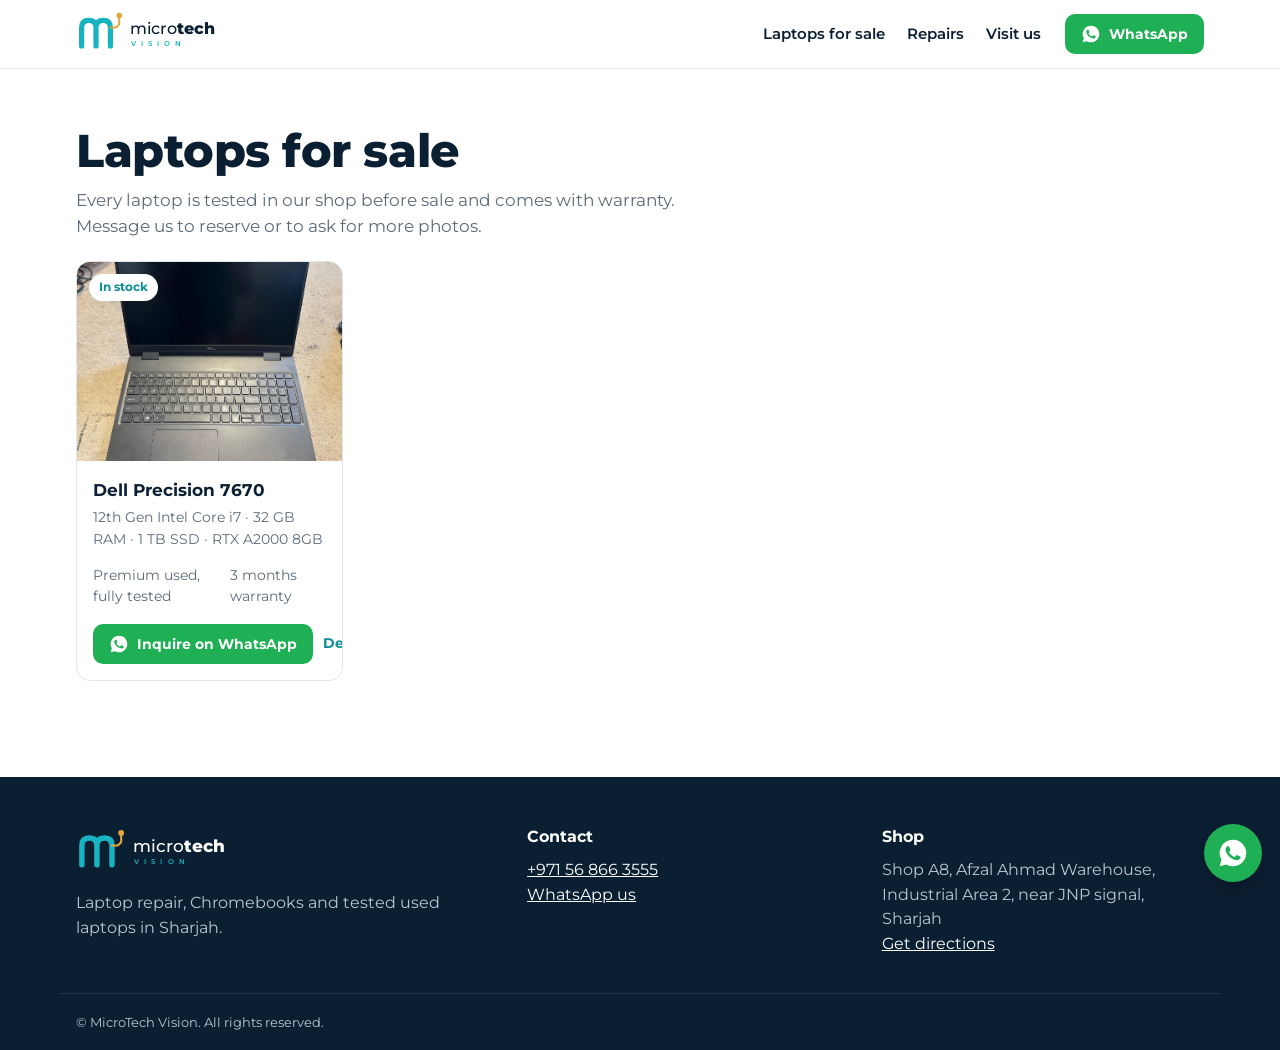
==== laptops/index.html @ c7291e0c "MicroTech Vision site: home, laptops catalogue, Dell Precision 7670 listing" ====
<!doctype html>
<html lang="en"><head>
<meta charset="utf-8"><meta name="viewport" content="width=device-width,initial-scale=1">
<title>Used Laptops for Sale in Sharjah | MicroTech Vision</title>
<meta name="description" content="Fully tested used laptops and workstations with warranty. Visit our shop in Industrial Area 2, Sharjah, or order on WhatsApp.">
<link rel="canonical" href="https://microtechvision.store/laptops/">
<meta property="og:type" content="website"><meta property="og:site_name" content="MicroTech Vision">
<meta property="og:title" content="Used Laptops for Sale in Sharjah | MicroTech Vision"><meta property="og:description" content="Fully tested used laptops and workstations with warranty. Visit our shop in Industrial Area 2, Sharjah, or order on WhatsApp.">
<meta property="og:url" content="https://microtechvision.store/laptops/"><meta property="og:image" content="https://microtechvision.store/img/og.png">
<meta name="twitter:card" content="summary_large_image">
<meta name="theme-color" content="#0B1F33">
<link rel="icon" href="../img/favicon.svg" type="image/svg+xml">
<link rel="preconnect" href="https://fonts.googleapis.com"><link rel="preconnect" href="https://fonts.gstatic.com" crossorigin>
<link href="https://fonts.googleapis.com/css2?family=Montserrat:wght@400;500;600;700;800&display=swap" rel="stylesheet">
<link rel="stylesheet" href="../style.css">
</head><body>
<header class="top"><div class="wrap bar">
<a href="../index.html" class="brand"><svg class="logo" viewBox="0 0 380 110" role="img" aria-label="MicroTech Vision"><g transform="translate(0,5)"><path d="M14,90 V44 Q14,26 32,26 Q50,26 50,44 V90 M50,44 Q50,26 68,26 Q86,26 86,44 V90" fill="none" stroke="#17B3C1" stroke-width="13" stroke-linecap="round" stroke-linejoin="round"/><path d="M86,44 H100 L108,36 V18" fill="none" stroke="#E3A63B" stroke-width="5" stroke-linecap="round" stroke-linejoin="round"/><circle cx="108" cy="14" r="7" fill="#E3A63B"/></g><text x="136" y="64" font-family="Montserrat,sans-serif" font-size="40" fill="#0B1F33"><tspan font-weight="500">micro</tspan><tspan font-weight="800">tech</tspan></text><text x="138" y="94" font-family="Montserrat,sans-serif" font-weight="600" font-size="17" fill="#17B3C1" letter-spacing="12.5">VISION</text></svg></a>
<nav><a href="../laptops/index.html">Laptops for sale</a><a href="../index.html#repairs">Repairs</a><a href="../index.html#visit">Visit us</a></nav>
<a class="btn wa small" href="https://wa.me/971568663555?text=Hi%20MicroTech%20Vision%2C%20I%20have%20a%20question."><svg viewBox="0 0 24 24"><path fill="currentColor" d="M12 2a10 10 0 0 0-8.6 15.1L2 22l5-1.3A10 10 0 1 0 12 2Zm5.3 14.1c-.2.6-1.3 1.2-1.8 1.2-.5.1-1 .2-3.3-.7-2.8-1.1-4.5-3.9-4.7-4.1-.1-.2-1.1-1.5-1.1-2.9s.7-2 1-2.3c.2-.3.5-.3.7-.3h.5c.2 0 .4 0 .6.5l.8 2c.1.1.1.3 0 .5l-.4.6-.4.4c-.1.1-.3.3-.1.6.2.3.7 1.2 1.6 1.9 1.1 1 2 1.3 2.3 1.4.3.1.5.1.6-.1l.9-1.1c.2-.3.4-.2.7-.1l1.9.9c.3.1.5.2.5.3.1.2.1.7-.1 1.3Z"/></svg>WhatsApp</a>
</div></header>

<section class="wrap sec"><h1>Laptops for sale</h1>
<p class="lead">Every laptop is tested in our shop before sale and comes with warranty. Message us to reserve or to ask for more photos.</p>
<div class="pgrid"><div class="pcard"><a class="plink" href="../laptops/dell-precision-7670-sn19531/index.html">
<div class="pimg"><img src="../img/products/dell-precision-7670-sn19531/01.jpg" alt="Dell Precision 7670" loading="lazy"><span class="badge">In stock</span></div>
<div class="pbody"><h3>Dell Precision 7670</h3><p>12th Gen Intel Core i7 · 32 GB RAM · 1 TB SSD · RTX A2000 8GB</p>
<div class="prow"><span>Premium used, fully tested</span><span>3 months warranty</span></div></div></a>
<div class="pcta"><a class="btn wa small" href="https://wa.me/971568663555?text=Hi%20MicroTech%20Vision%2C%20I%27m%20interested%20in%20the%20Dell%20Precision%207670%20%28SN%2019531%29.%20Please%20share%20the%20price%20and%20details.%20https%3A//microtechvision.store/laptops/dell-precision-7670-sn19531/"><svg viewBox="0 0 24 24"><path fill="currentColor" d="M12 2a10 10 0 0 0-8.6 15.1L2 22l5-1.3A10 10 0 1 0 12 2Zm5.3 14.1c-.2.6-1.3 1.2-1.8 1.2-.5.1-1 .2-3.3-.7-2.8-1.1-4.5-3.9-4.7-4.1-.1-.2-1.1-1.5-1.1-2.9s.7-2 1-2.3c.2-.3.5-.3.7-.3h.5c.2 0 .4 0 .6.5l.8 2c.1.1.1.3 0 .5l-.4.6-.4.4c-.1.1-.3.3-.1.6.2.3.7 1.2 1.6 1.9 1.1 1 2 1.3 2.3 1.4.3.1.5.1.6-.1l.9-1.1c.2-.3.4-.2.7-.1l1.9.9c.3.1.5.2.5.3.1.2.1.7-.1 1.3Z"/></svg>Inquire on WhatsApp</a><a class="more" href="../laptops/dell-precision-7670-sn19531/index.html">Details</a></div></div></div></section><footer class="foot"><div class="wrap fgrid">
<div><svg class="logo" viewBox="0 0 380 110" role="img" aria-label="MicroTech Vision"><g transform="translate(0,5)"><path d="M14,90 V44 Q14,26 32,26 Q50,26 50,44 V90 M50,44 Q50,26 68,26 Q86,26 86,44 V90" fill="none" stroke="#17B3C1" stroke-width="13" stroke-linecap="round" stroke-linejoin="round"/><path d="M86,44 H100 L108,36 V18" fill="none" stroke="#E3A63B" stroke-width="5" stroke-linecap="round" stroke-linejoin="round"/><circle cx="108" cy="14" r="7" fill="#E3A63B"/></g><text x="136" y="64" font-family="Montserrat,sans-serif" font-size="40" fill="#fff"><tspan font-weight="500">micro</tspan><tspan font-weight="800">tech</tspan></text><text x="138" y="94" font-family="Montserrat,sans-serif" font-weight="600" font-size="17" fill="#17B3C1" letter-spacing="12.5">VISION</text></svg><p>Laptop repair, Chromebooks and tested used laptops in Sharjah.</p></div>
<div><h4>Contact</h4><p><a href="tel:+971568663555">+971 56 866 3555</a><br><a href="https://wa.me/971568663555?text=Hi%20MicroTech%20Vision">WhatsApp us</a></p></div>
<div><h4>Shop</h4><p>Shop A8, Afzal Ahmad Warehouse, Industrial Area 2, near JNP signal, Sharjah<br><a href="https://www.google.com/maps/search/?api=1&query=25.3161052,55.4091844">Get directions</a></p></div>
</div><div class="wrap fine">&copy; MicroTech Vision. All rights reserved.</div></footer>
<a class="fab" href="https://wa.me/971568663555?text=Hi%20MicroTech%20Vision" aria-label="WhatsApp"><svg viewBox="0 0 24 24"><path fill="currentColor" d="M12 2a10 10 0 0 0-8.6 15.1L2 22l5-1.3A10 10 0 1 0 12 2Zm5.3 14.1c-.2.6-1.3 1.2-1.8 1.2-.5.1-1 .2-3.3-.7-2.8-1.1-4.5-3.9-4.7-4.1-.1-.2-1.1-1.5-1.1-2.9s.7-2 1-2.3c.2-.3.5-.3.7-.3h.5c.2 0 .4 0 .6.5l.8 2c.1.1.1.3 0 .5l-.4.6-.4.4c-.1.1-.3.3-.1.6.2.3.7 1.2 1.6 1.9 1.1 1 2 1.3 2.3 1.4.3.1.5.1.6-.1l.9-1.1c.2-.3.4-.2.7-.1l1.9.9c.3.1.5.2.5.3.1.2.1.7-.1 1.3Z"/></svg></a>
</body></html>
---- style.css ----
:root{--navy:#0B1F33;--teal:#17B3C1;--teal-d:#0E8C97;--gold:#E3A63B;--ink:#0B1F33;--muted:#5B6B7A;--line:#E1E6EB;--bg:#F5F7F9;--wa:#1FAF54}
*{box-sizing:border-box;margin:0;padding:0}
html{scroll-behavior:smooth}
body{font-family:Montserrat,system-ui,sans-serif;color:var(--ink);background:#fff;line-height:1.55;-webkit-font-smoothing:antialiased}
img{max-width:100%;display:block}
a{color:var(--teal-d)}
.wrap{max-width:1160px;margin:0 auto;padding:0 16px}
.sec{padding:56px 16px}
h1{font-size:clamp(28px,4.4vw,46px);line-height:1.12;font-weight:800;letter-spacing:-.01em}
h2{font-size:clamp(22px,2.8vw,30px);font-weight:800;margin-bottom:14px}
h3{font-size:17px;font-weight:700}
.lead{color:var(--muted);font-size:17px;max-width:620px;margin-top:10px}
.eyebrow{color:var(--teal-d);font-weight:700;font-size:13px;letter-spacing:.08em;text-transform:uppercase;margin-bottom:10px}

/* header */
.top{position:sticky;top:0;z-index:20;background:rgba(255,255,255,.96);backdrop-filter:blur(6px);border-bottom:1px solid var(--line)}
.bar{display:flex;align-items:center;gap:24px;height:68px}
.brand .logo{height:44px;width:auto}
nav{display:flex;gap:22px;margin-left:auto}
nav a{color:var(--ink);text-decoration:none;font-weight:600;font-size:15px}
nav a:hover{color:var(--teal-d)}

/* buttons */
.btn{display:inline-flex;align-items:center;justify-content:center;gap:8px;padding:13px 20px;border-radius:10px;font:700 15px Montserrat,sans-serif;text-decoration:none;border:2px solid var(--navy);background:var(--navy);color:#fff;cursor:pointer;white-space:nowrap}
.btn svg{width:20px;height:20px;flex:none}
.btn.wa{background:var(--wa);border-color:var(--wa)}
.btn.ghost{background:#fff;color:var(--navy)}
.btn.small{padding:8px 14px;font-size:14px}
.btn:hover{filter:brightness(1.08)}
.ctas{display:flex;flex-wrap:wrap;gap:12px;margin-top:26px}

/* hero */
.hero{background:linear-gradient(160deg,#fff 0%,var(--bg) 100%);border-bottom:1px solid var(--line)}
.hgrid{display:grid;grid-template-columns:1.1fr .9fr;gap:48px;align-items:center;padding:56px 16px}
.himg img{border-radius:18px;aspect-ratio:4/3.4;object-fit:cover;width:100%;box-shadow:0 18px 40px rgba(11,31,51,.16)}

/* products */
.shead{display:flex;justify-content:space-between;align-items:baseline}
.shead a{font-weight:700;text-decoration:none}
.pgrid{display:grid;grid-template-columns:repeat(auto-fill,minmax(260px,1fr));gap:20px;margin-top:22px}
.pcard{border:1px solid var(--line);border-radius:14px;overflow:hidden;text-decoration:none;color:inherit;background:#fff;transition:box-shadow .2s,transform .2s}
.pcard:hover{box-shadow:0 12px 28px rgba(11,31,51,.12);transform:translateY(-2px)}
.plink{display:block;text-decoration:none;color:inherit}
.pcta{display:flex;align-items:center;justify-content:space-between;gap:10px;padding:0 16px 16px}
.pcta .more{font-weight:700;font-size:14px;text-decoration:none}
.pimg{position:relative;aspect-ratio:4/3;background:var(--bg)}
.pimg img{width:100%;height:100%;object-fit:cover}
.badge{display:inline-block;background:#E5F7F8;color:var(--teal-d);font-weight:700;font-size:12px;padding:4px 10px;border-radius:20px}
.pimg .badge{position:absolute;top:12px;left:12px;background:#fff}
.badge.sold{background:#FDECEC;color:#B42318}
.pbody{padding:16px}
.pbody p{color:var(--muted);font-size:14px;margin-top:4px}
.prow{display:flex;justify-content:space-between;align-items:center;margin-top:14px;font-size:14px}
.prow b{font-size:17px;white-space:nowrap}
.prow span{color:var(--muted)}

/* services */
.band{background:var(--navy);color:#fff}
.band .lead{color:#B8C6D3}
.sgrid{display:grid;grid-template-columns:repeat(3,1fr);gap:16px;margin-top:28px}
.svc{background:rgba(255,255,255,.06);border:1px solid rgba(255,255,255,.12);border-radius:14px;padding:22px;border-top:3px solid var(--teal)}
.svc p{color:#B8C6D3;font-size:15px;margin-top:6px}

/* visit */
.vgrid{display:grid;grid-template-columns:1fr 1fr;gap:40px;align-items:center}
.map{width:100%;height:340px;border:0;border-radius:14px;background:var(--bg)}

/* product page */
.pd{display:grid;grid-template-columns:1.05fr .95fr;gap:44px;align-items:start}
.gallery{position:sticky;top:88px}
#main{width:100%;aspect-ratio:1/1;object-fit:contain;background:var(--bg);border-radius:14px;border:1px solid var(--line)}
.thumbs{display:grid;grid-template-columns:repeat(8,1fr);gap:8px;margin-top:10px}
.thumbs button{border:1px solid var(--line);border-radius:8px;overflow:hidden;padding:0;cursor:pointer;background:none;aspect-ratio:1}
.thumbs img{width:100%;height:100%;object-fit:cover}
.subt{color:var(--muted);font-size:17px;margin-top:8px}
.pricebox{display:flex;align-items:center;gap:14px;margin:20px 0 6px}
.pricebox b{font-size:28px}
.ticks{list-style:none;margin:14px 0 22px}
.ticks li{padding-left:28px;position:relative;margin:7px 0;font-weight:500}
.ticks li:before{content:"";position:absolute;left:0;top:4px;width:16px;height:16px;border-radius:50%;background:var(--teal) url("data:image/svg+xml,%3Csvg xmlns='http://www.w3.org/2000/svg' viewBox='0 0 16 16'%3E%3Cpath d='M4 8.5l2.5 2.5L12 5.5' stroke='%23fff' stroke-width='2' fill='none'/%3E%3C/svg%3E")}
.actions{display:grid;grid-template-columns:1fr 1fr;gap:10px;margin-bottom:34px}
.actions .wa{grid-column:1/-1;font-size:17px;padding:16px}
.info h2{font-size:20px;margin-top:8px}
.specs{width:100%;border-collapse:collapse;margin-bottom:28px;font-size:15px}
.specs th,.specs td{text-align:left;padding:11px 12px;border-bottom:1px solid var(--line);vertical-align:top}
.specs th{width:38%;color:var(--muted);font-weight:600}
.info>p{color:var(--muted)}
.stick{display:none}

/* footer */
.foot{background:var(--navy);color:#B8C6D3;margin-top:40px;padding:48px 0 0}
.foot .logo{height:46px;width:auto;margin-bottom:12px}
.fgrid{display:grid;grid-template-columns:1.3fr 1fr 1fr;gap:32px}
.foot h4{color:#fff;margin-bottom:8px}
.foot a{color:#fff}
.fine{border-top:1px solid rgba(255,255,255,.1);margin-top:36px;padding:18px 16px;font-size:13px}
.fab{position:fixed;right:18px;bottom:18px;width:58px;height:58px;border-radius:50%;background:var(--wa);color:#fff;display:flex;align-items:center;justify-content:center;box-shadow:0 8px 22px rgba(0,0,0,.25);z-index:30}
.fab svg{width:32px;height:32px}

@media (max-width:860px){
 nav{display:none}
 .bar{justify-content:space-between}
 .brand .logo{height:38px}
 .hgrid,.vgrid,.pd{grid-template-columns:1fr;gap:28px}
 .hgrid{padding:36px 16px}
 .sec{padding:40px 16px}
 .sgrid{grid-template-columns:1fr}
 .fgrid{grid-template-columns:1fr}
 .gallery{position:static}
 .thumbs{grid-template-columns:repeat(4,1fr)}
 .actions{grid-template-columns:1fr 1fr}
 .stick{display:grid;grid-template-columns:2fr 1fr;gap:8px;position:fixed;left:0;right:0;bottom:0;padding:10px 12px;background:#fff;border-top:1px solid var(--line);z-index:25}
 body:has(.stick) .fab{display:none}
 body:has(.stick) .foot{padding-bottom:70px}
}
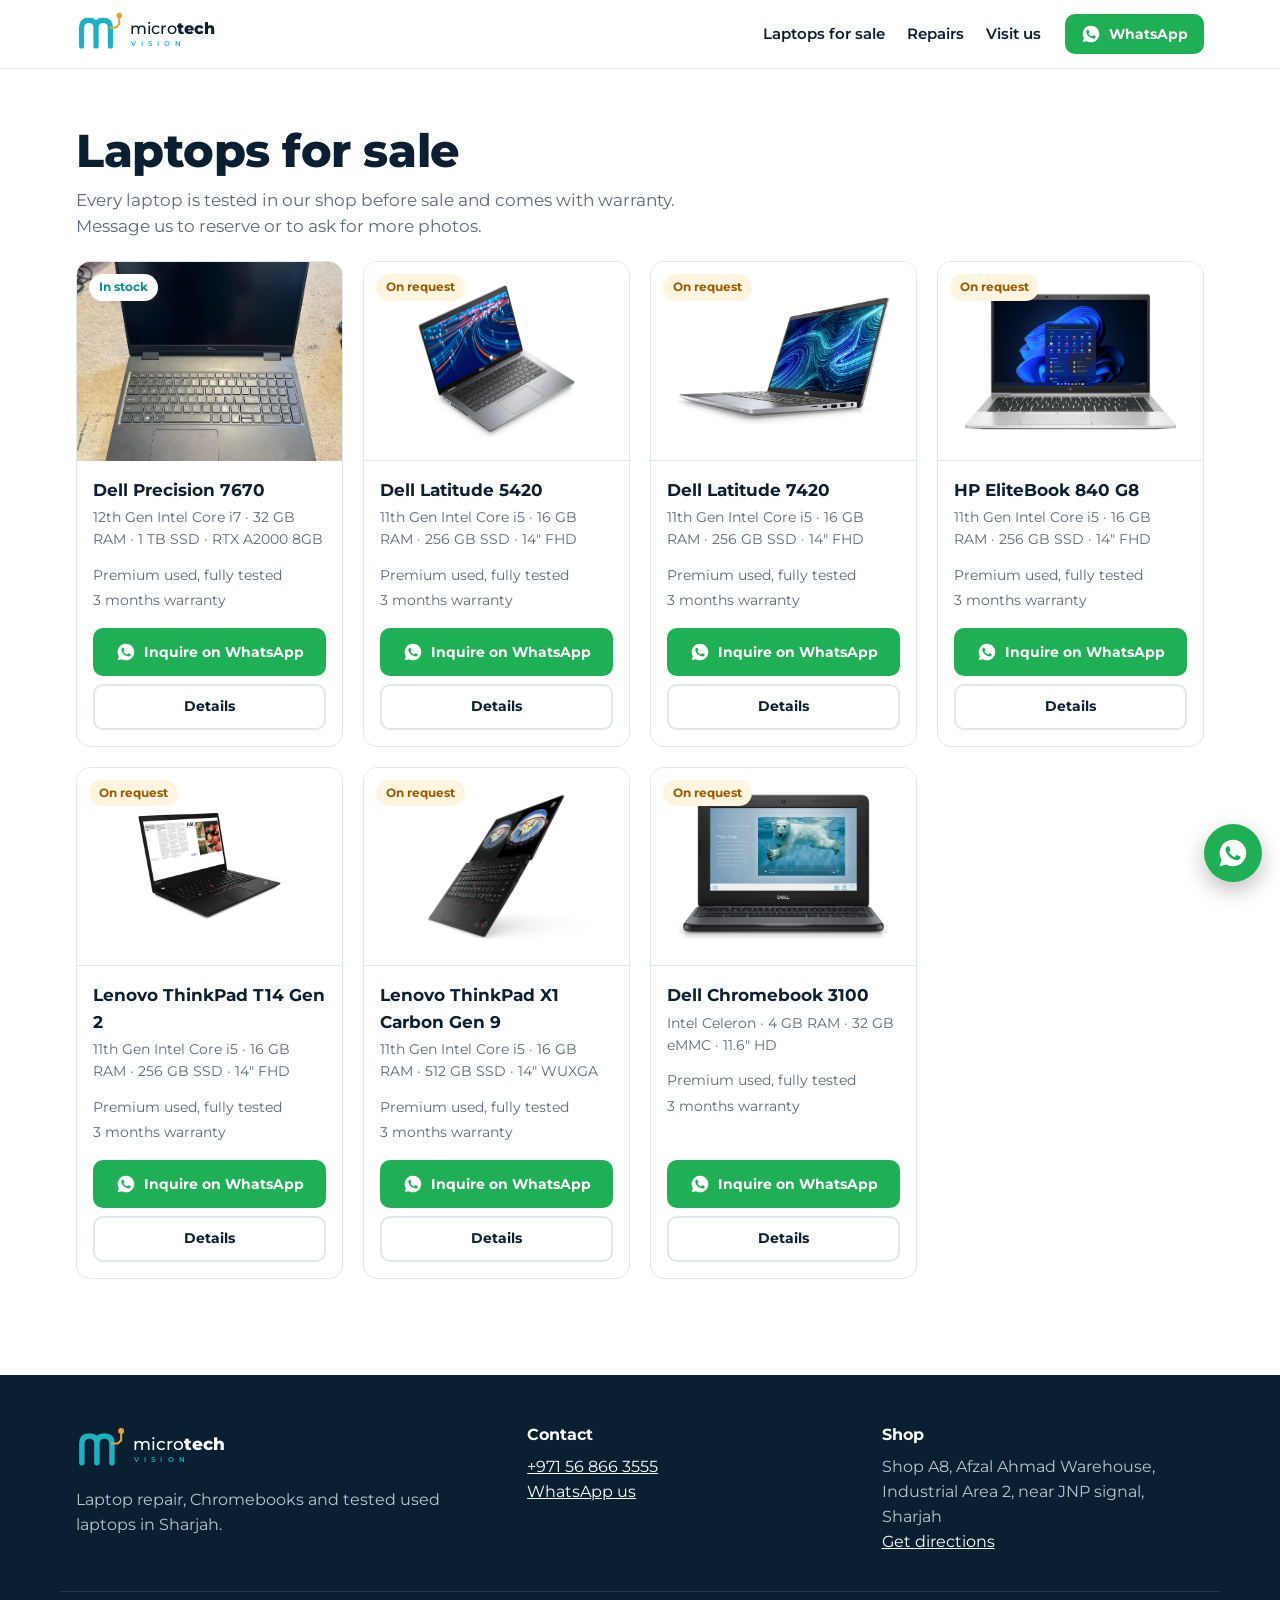
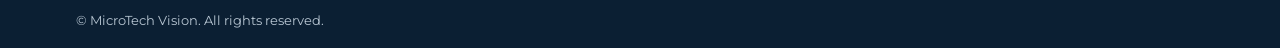
==== commit 09b219c6: "Add 6 on-request models, battery info on 7670, price/badge wrap fix" ====
--- a/laptops/index.html
+++ b/laptops/index.html
@@ -26,7 +26,31 @@
 <div class="pimg"><img src="../img/products/dell-precision-7670-sn19531/01.jpg" alt="Dell Precision 7670" loading="lazy"><span class="badge">In stock</span></div>
 <div class="pbody"><h3>Dell Precision 7670</h3><p>12th Gen Intel Core i7 · 32 GB RAM · 1 TB SSD · RTX A2000 8GB</p>
 <div class="prow"><span>Premium used, fully tested</span><span>3 months warranty</span></div></div></a>
-<div class="pcta"><a class="btn wa small" href="https://wa.me/971568663555?text=Hi%20MicroTech%20Vision%2C%20I%27m%20interested%20in%20the%20Dell%20Precision%207670%20%28SN%2019531%29.%20Please%20share%20the%20price%20and%20details.%20https%3A//microtechvision.store/laptops/dell-precision-7670-sn19531/"><svg viewBox="0 0 24 24"><path fill="currentColor" d="M12 2a10 10 0 0 0-8.6 15.1L2 22l5-1.3A10 10 0 1 0 12 2Zm5.3 14.1c-.2.6-1.3 1.2-1.8 1.2-.5.1-1 .2-3.3-.7-2.8-1.1-4.5-3.9-4.7-4.1-.1-.2-1.1-1.5-1.1-2.9s.7-2 1-2.3c.2-.3.5-.3.7-.3h.5c.2 0 .4 0 .6.5l.8 2c.1.1.1.3 0 .5l-.4.6-.4.4c-.1.1-.3.3-.1.6.2.3.7 1.2 1.6 1.9 1.1 1 2 1.3 2.3 1.4.3.1.5.1.6-.1l.9-1.1c.2-.3.4-.2.7-.1l1.9.9c.3.1.5.2.5.3.1.2.1.7-.1 1.3Z"/></svg>Inquire on WhatsApp</a><a class="more" href="../laptops/dell-precision-7670-sn19531/index.html">Details</a></div></div></div></section><footer class="foot"><div class="wrap fgrid">
+<div class="pcta"><a class="btn wa small" href="https://wa.me/971568663555?text=Hi%20MicroTech%20Vision%2C%20I%27m%20interested%20in%20the%20Dell%20Precision%207670%20%28SN%2019531%29.%20Please%20share%20the%20price%20and%20details.%20https%3A//microtechvision.store/laptops/dell-precision-7670-sn19531/"><svg viewBox="0 0 24 24"><path fill="currentColor" d="M12 2a10 10 0 0 0-8.6 15.1L2 22l5-1.3A10 10 0 1 0 12 2Zm5.3 14.1c-.2.6-1.3 1.2-1.8 1.2-.5.1-1 .2-3.3-.7-2.8-1.1-4.5-3.9-4.7-4.1-.1-.2-1.1-1.5-1.1-2.9s.7-2 1-2.3c.2-.3.5-.3.7-.3h.5c.2 0 .4 0 .6.5l.8 2c.1.1.1.3 0 .5l-.4.6-.4.4c-.1.1-.3.3-.1.6.2.3.7 1.2 1.6 1.9 1.1 1 2 1.3 2.3 1.4.3.1.5.1.6-.1l.9-1.1c.2-.3.4-.2.7-.1l1.9.9c.3.1.5.2.5.3.1.2.1.7-.1 1.3Z"/></svg>Inquire on WhatsApp</a><a class="more" href="../laptops/dell-precision-7670-sn19531/index.html">Details</a></div></div><div class="pcard"><a class="plink" href="../laptops/dell-latitude-5420/index.html">
+<div class="pimg contain"><img src="../img/products/dell-latitude-5420/01.jpg" alt="Dell Latitude 5420" loading="lazy"><span class="badge req">On request</span></div>
+<div class="pbody"><h3>Dell Latitude 5420</h3><p>11th Gen Intel Core i5 · 16 GB RAM · 256 GB SSD · 14&quot; FHD</p>
+<div class="prow"><span>Premium used, fully tested</span><span>3 months warranty</span></div></div></a>
+<div class="pcta"><a class="btn wa small" href="https://wa.me/971568663555?text=Hi%20MicroTech%20Vision%2C%20I%27m%20interested%20in%20a%20Dell%20Latitude%205420.%20Is%20one%20available%3F%20Please%20share%20the%20price%20and%20specs.%20https%3A//microtechvision.store/laptops/dell-latitude-5420/"><svg viewBox="0 0 24 24"><path fill="currentColor" d="M12 2a10 10 0 0 0-8.6 15.1L2 22l5-1.3A10 10 0 1 0 12 2Zm5.3 14.1c-.2.6-1.3 1.2-1.8 1.2-.5.1-1 .2-3.3-.7-2.8-1.1-4.5-3.9-4.7-4.1-.1-.2-1.1-1.5-1.1-2.9s.7-2 1-2.3c.2-.3.5-.3.7-.3h.5c.2 0 .4 0 .6.5l.8 2c.1.1.1.3 0 .5l-.4.6-.4.4c-.1.1-.3.3-.1.6.2.3.7 1.2 1.6 1.9 1.1 1 2 1.3 2.3 1.4.3.1.5.1.6-.1l.9-1.1c.2-.3.4-.2.7-.1l1.9.9c.3.1.5.2.5.3.1.2.1.7-.1 1.3Z"/></svg>Inquire on WhatsApp</a><a class="more" href="../laptops/dell-latitude-5420/index.html">Details</a></div></div><div class="pcard"><a class="plink" href="../laptops/dell-latitude-7420/index.html">
+<div class="pimg contain"><img src="../img/products/dell-latitude-7420/01.jpg" alt="Dell Latitude 7420" loading="lazy"><span class="badge req">On request</span></div>
+<div class="pbody"><h3>Dell Latitude 7420</h3><p>11th Gen Intel Core i5 · 16 GB RAM · 256 GB SSD · 14&quot; FHD</p>
+<div class="prow"><span>Premium used, fully tested</span><span>3 months warranty</span></div></div></a>
+<div class="pcta"><a class="btn wa small" href="https://wa.me/971568663555?text=Hi%20MicroTech%20Vision%2C%20I%27m%20interested%20in%20a%20Dell%20Latitude%207420.%20Is%20one%20available%3F%20Please%20share%20the%20price%20and%20specs.%20https%3A//microtechvision.store/laptops/dell-latitude-7420/"><svg viewBox="0 0 24 24"><path fill="currentColor" d="M12 2a10 10 0 0 0-8.6 15.1L2 22l5-1.3A10 10 0 1 0 12 2Zm5.3 14.1c-.2.6-1.3 1.2-1.8 1.2-.5.1-1 .2-3.3-.7-2.8-1.1-4.5-3.9-4.7-4.1-.1-.2-1.1-1.5-1.1-2.9s.7-2 1-2.3c.2-.3.5-.3.7-.3h.5c.2 0 .4 0 .6.5l.8 2c.1.1.1.3 0 .5l-.4.6-.4.4c-.1.1-.3.3-.1.6.2.3.7 1.2 1.6 1.9 1.1 1 2 1.3 2.3 1.4.3.1.5.1.6-.1l.9-1.1c.2-.3.4-.2.7-.1l1.9.9c.3.1.5.2.5.3.1.2.1.7-.1 1.3Z"/></svg>Inquire on WhatsApp</a><a class="more" href="../laptops/dell-latitude-7420/index.html">Details</a></div></div><div class="pcard"><a class="plink" href="../laptops/hp-elitebook-840-g8/index.html">
+<div class="pimg contain"><img src="../img/products/hp-elitebook-840-g8/01.jpg" alt="HP EliteBook 840 G8" loading="lazy"><span class="badge req">On request</span></div>
+<div class="pbody"><h3>HP EliteBook 840 G8</h3><p>11th Gen Intel Core i5 · 16 GB RAM · 256 GB SSD · 14&quot; FHD</p>
+<div class="prow"><span>Premium used, fully tested</span><span>3 months warranty</span></div></div></a>
+<div class="pcta"><a class="btn wa small" href="https://wa.me/971568663555?text=Hi%20MicroTech%20Vision%2C%20I%27m%20interested%20in%20a%20HP%20EliteBook%20840%20G8.%20Is%20one%20available%3F%20Please%20share%20the%20price%20and%20specs.%20https%3A//microtechvision.store/laptops/hp-elitebook-840-g8/"><svg viewBox="0 0 24 24"><path fill="currentColor" d="M12 2a10 10 0 0 0-8.6 15.1L2 22l5-1.3A10 10 0 1 0 12 2Zm5.3 14.1c-.2.6-1.3 1.2-1.8 1.2-.5.1-1 .2-3.3-.7-2.8-1.1-4.5-3.9-4.7-4.1-.1-.2-1.1-1.5-1.1-2.9s.7-2 1-2.3c.2-.3.5-.3.7-.3h.5c.2 0 .4 0 .6.5l.8 2c.1.1.1.3 0 .5l-.4.6-.4.4c-.1.1-.3.3-.1.6.2.3.7 1.2 1.6 1.9 1.1 1 2 1.3 2.3 1.4.3.1.5.1.6-.1l.9-1.1c.2-.3.4-.2.7-.1l1.9.9c.3.1.5.2.5.3.1.2.1.7-.1 1.3Z"/></svg>Inquire on WhatsApp</a><a class="more" href="../laptops/hp-elitebook-840-g8/index.html">Details</a></div></div><div class="pcard"><a class="plink" href="../laptops/lenovo-thinkpad-t14-gen2/index.html">
+<div class="pimg contain"><img src="../img/products/lenovo-thinkpad-t14-gen2/01.jpg" alt="Lenovo ThinkPad T14 Gen 2" loading="lazy"><span class="badge req">On request</span></div>
+<div class="pbody"><h3>Lenovo ThinkPad T14 Gen 2</h3><p>11th Gen Intel Core i5 · 16 GB RAM · 256 GB SSD · 14&quot; FHD</p>
+<div class="prow"><span>Premium used, fully tested</span><span>3 months warranty</span></div></div></a>
+<div class="pcta"><a class="btn wa small" href="https://wa.me/971568663555?text=Hi%20MicroTech%20Vision%2C%20I%27m%20interested%20in%20a%20Lenovo%20ThinkPad%20T14%20Gen%202.%20Is%20one%20available%3F%20Please%20share%20the%20price%20and%20specs.%20https%3A//microtechvision.store/laptops/lenovo-thinkpad-t14-gen2/"><svg viewBox="0 0 24 24"><path fill="currentColor" d="M12 2a10 10 0 0 0-8.6 15.1L2 22l5-1.3A10 10 0 1 0 12 2Zm5.3 14.1c-.2.6-1.3 1.2-1.8 1.2-.5.1-1 .2-3.3-.7-2.8-1.1-4.5-3.9-4.7-4.1-.1-.2-1.1-1.5-1.1-2.9s.7-2 1-2.3c.2-.3.5-.3.7-.3h.5c.2 0 .4 0 .6.5l.8 2c.1.1.1.3 0 .5l-.4.6-.4.4c-.1.1-.3.3-.1.6.2.3.7 1.2 1.6 1.9 1.1 1 2 1.3 2.3 1.4.3.1.5.1.6-.1l.9-1.1c.2-.3.4-.2.7-.1l1.9.9c.3.1.5.2.5.3.1.2.1.7-.1 1.3Z"/></svg>Inquire on WhatsApp</a><a class="more" href="../laptops/lenovo-thinkpad-t14-gen2/index.html">Details</a></div></div><div class="pcard"><a class="plink" href="../laptops/lenovo-thinkpad-x1-carbon-gen9/index.html">
+<div class="pimg contain"><img src="../img/products/lenovo-thinkpad-x1-carbon-gen9/01.jpg" alt="Lenovo ThinkPad X1 Carbon Gen 9" loading="lazy"><span class="badge req">On request</span></div>
+<div class="pbody"><h3>Lenovo ThinkPad X1 Carbon Gen 9</h3><p>11th Gen Intel Core i5 · 16 GB RAM · 512 GB SSD · 14&quot; WUXGA</p>
+<div class="prow"><span>Premium used, fully tested</span><span>3 months warranty</span></div></div></a>
+<div class="pcta"><a class="btn wa small" href="https://wa.me/971568663555?text=Hi%20MicroTech%20Vision%2C%20I%27m%20interested%20in%20a%20Lenovo%20ThinkPad%20X1%20Carbon%20Gen%209.%20Is%20one%20available%3F%20Please%20share%20the%20price%20and%20specs.%20https%3A//microtechvision.store/laptops/lenovo-thinkpad-x1-carbon-gen9/"><svg viewBox="0 0 24 24"><path fill="currentColor" d="M12 2a10 10 0 0 0-8.6 15.1L2 22l5-1.3A10 10 0 1 0 12 2Zm5.3 14.1c-.2.6-1.3 1.2-1.8 1.2-.5.1-1 .2-3.3-.7-2.8-1.1-4.5-3.9-4.7-4.1-.1-.2-1.1-1.5-1.1-2.9s.7-2 1-2.3c.2-.3.5-.3.7-.3h.5c.2 0 .4 0 .6.5l.8 2c.1.1.1.3 0 .5l-.4.6-.4.4c-.1.1-.3.3-.1.6.2.3.7 1.2 1.6 1.9 1.1 1 2 1.3 2.3 1.4.3.1.5.1.6-.1l.9-1.1c.2-.3.4-.2.7-.1l1.9.9c.3.1.5.2.5.3.1.2.1.7-.1 1.3Z"/></svg>Inquire on WhatsApp</a><a class="more" href="../laptops/lenovo-thinkpad-x1-carbon-gen9/index.html">Details</a></div></div><div class="pcard"><a class="plink" href="../laptops/dell-chromebook-3100/index.html">
+<div class="pimg contain"><img src="../img/products/dell-chromebook-3100/01.jpg" alt="Dell Chromebook 3100" loading="lazy"><span class="badge req">On request</span></div>
+<div class="pbody"><h3>Dell Chromebook 3100</h3><p>Intel Celeron · 4 GB RAM · 32 GB eMMC · 11.6&quot; HD</p>
+<div class="prow"><span>Premium used, fully tested</span><span>3 months warranty</span></div></div></a>
+<div class="pcta"><a class="btn wa small" href="https://wa.me/971568663555?text=Hi%20MicroTech%20Vision%2C%20I%27m%20interested%20in%20a%20Dell%20Chromebook%203100.%20Is%20one%20available%3F%20Please%20share%20the%20price%20and%20specs.%20https%3A//microtechvision.store/laptops/dell-chromebook-3100/"><svg viewBox="0 0 24 24"><path fill="currentColor" d="M12 2a10 10 0 0 0-8.6 15.1L2 22l5-1.3A10 10 0 1 0 12 2Zm5.3 14.1c-.2.6-1.3 1.2-1.8 1.2-.5.1-1 .2-3.3-.7-2.8-1.1-4.5-3.9-4.7-4.1-.1-.2-1.1-1.5-1.1-2.9s.7-2 1-2.3c.2-.3.5-.3.7-.3h.5c.2 0 .4 0 .6.5l.8 2c.1.1.1.3 0 .5l-.4.6-.4.4c-.1.1-.3.3-.1.6.2.3.7 1.2 1.6 1.9 1.1 1 2 1.3 2.3 1.4.3.1.5.1.6-.1l.9-1.1c.2-.3.4-.2.7-.1l1.9.9c.3.1.5.2.5.3.1.2.1.7-.1 1.3Z"/></svg>Inquire on WhatsApp</a><a class="more" href="../laptops/dell-chromebook-3100/index.html">Details</a></div></div></div></section><footer class="foot"><div class="wrap fgrid">
 <div><svg class="logo" viewBox="0 0 380 110" role="img" aria-label="MicroTech Vision"><g transform="translate(0,5)"><path d="M14,90 V44 Q14,26 32,26 Q50,26 50,44 V90 M50,44 Q50,26 68,26 Q86,26 86,44 V90" fill="none" stroke="#17B3C1" stroke-width="13" stroke-linecap="round" stroke-linejoin="round"/><path d="M86,44 H100 L108,36 V18" fill="none" stroke="#E3A63B" stroke-width="5" stroke-linecap="round" stroke-linejoin="round"/><circle cx="108" cy="14" r="7" fill="#E3A63B"/></g><text x="136" y="64" font-family="Montserrat,sans-serif" font-size="40" fill="#fff"><tspan font-weight="500">micro</tspan><tspan font-weight="800">tech</tspan></text><text x="138" y="94" font-family="Montserrat,sans-serif" font-weight="600" font-size="17" fill="#17B3C1" letter-spacing="12.5">VISION</text></svg><p>Laptop repair, Chromebooks and tested used laptops in Sharjah.</p></div>
 <div><h4>Contact</h4><p><a href="tel:+971568663555">+971 56 866 3555</a><br><a href="https://wa.me/971568663555?text=Hi%20MicroTech%20Vision">WhatsApp us</a></p></div>
 <div><h4>Shop</h4><p>Shop A8, Afzal Ahmad Warehouse, Industrial Area 2, near JNP signal, Sharjah<br><a href="https://www.google.com/maps/search/?api=1&query=25.3161052,55.4091844">Get directions</a></p></div>
--- a/style.css
+++ b/style.css
@@ -41,16 +41,23 @@
 .pcard{border:1px solid var(--line);border-radius:14px;overflow:hidden;text-decoration:none;color:inherit;background:#fff;transition:box-shadow .2s,transform .2s}
 .pcard:hover{box-shadow:0 12px 28px rgba(11,31,51,.12);transform:translateY(-2px)}
 .plink{display:block;text-decoration:none;color:inherit}
-.pcta{display:flex;align-items:center;justify-content:space-between;gap:10px;padding:0 16px 16px}
-.pcta .more{font-weight:700;font-size:14px;text-decoration:none}
+.pcard{display:flex;flex-direction:column;min-width:0}
+.plink{flex:1}
+.pcta{display:grid;grid-template-columns:1fr;gap:8px;padding:0 16px 16px}
+.pcta .btn{min-width:0;padding:12px;white-space:normal;text-align:center}
+.pcta .more{font-weight:700;font-size:14px;text-decoration:none;padding:10px 12px;border:2px solid var(--line);border-radius:10px;color:var(--navy);text-align:center}
 .pimg{position:relative;aspect-ratio:4/3;background:var(--bg)}
 .pimg img{width:100%;height:100%;object-fit:cover}
 .badge{display:inline-block;background:#E5F7F8;color:var(--teal-d);font-weight:700;font-size:12px;padding:4px 10px;border-radius:20px}
 .pimg .badge{position:absolute;top:12px;left:12px;background:#fff}
 .badge.sold{background:#FDECEC;color:#B42318}
+.badge.req{background:#FFF4E0;color:#9A5B00}
+.pimg.contain{background:#fff;border-bottom:1px solid var(--line)}
+.pimg.contain img{object-fit:contain;padding:14px}
+.photo-note{font-size:13px;color:var(--muted);margin-top:10px}
 .pbody{padding:16px}
 .pbody p{color:var(--muted);font-size:14px;margin-top:4px}
-.prow{display:flex;justify-content:space-between;align-items:center;margin-top:14px;font-size:14px}
+.prow{display:flex;flex-wrap:wrap;gap:4px 14px;justify-content:space-between;align-items:center;margin-top:14px;font-size:14px}
 .prow b{font-size:17px;white-space:nowrap}
 .prow span{color:var(--muted)}
 
@@ -74,7 +81,9 @@
 .thumbs img{width:100%;height:100%;object-fit:cover}
 .subt{color:var(--muted);font-size:17px;margin-top:8px}
 .pricebox{display:flex;align-items:center;gap:14px;margin:20px 0 6px}
-.pricebox b{font-size:28px}
+.pricebox{flex-wrap:wrap;gap:8px 14px}
+.pricebox b{font-size:clamp(22px,6vw,28px);white-space:nowrap}
+.badge{white-space:nowrap}
 .ticks{list-style:none;margin:14px 0 22px}
 .ticks li{padding-left:28px;position:relative;margin:7px 0;font-weight:500}
 .ticks li:before{content:"";position:absolute;left:0;top:4px;width:16px;height:16px;border-radius:50%;background:var(--teal) url("data:image/svg+xml,%3Csvg xmlns='http://www.w3.org/2000/svg' viewBox='0 0 16 16'%3E%3Cpath d='M4 8.5l2.5 2.5L12 5.5' stroke='%23fff' stroke-width='2' fill='none'/%3E%3C/svg%3E")}
